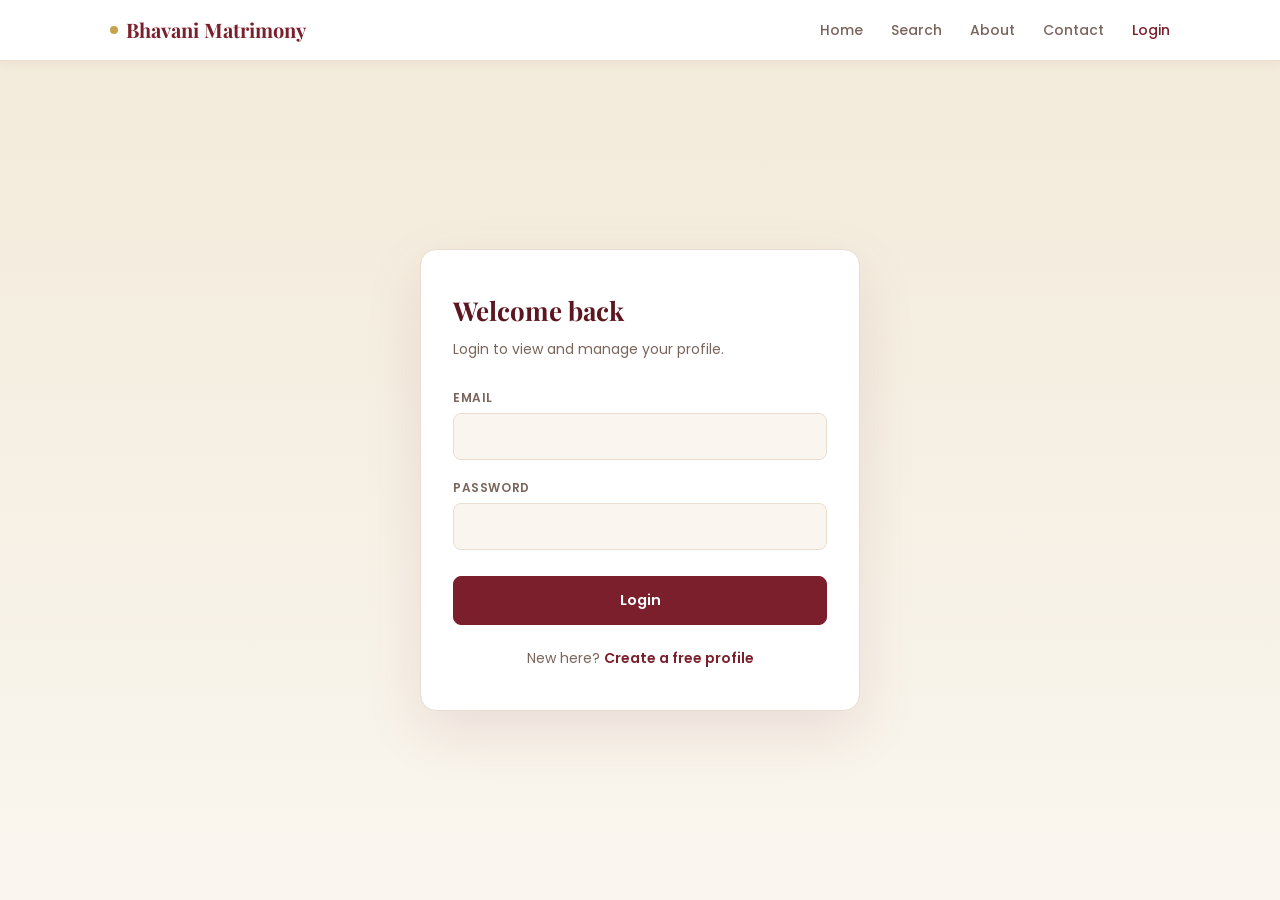
==== login.html @ d1f1956e "Add files via upload" ====
<!DOCTYPE html>
<html lang="en">
<head>
<meta charset="UTF-8">
<meta name="viewport" content="width=device-width, initial-scale=1.0">
<title>Login — Bhavani Matrimony</title>
<link rel="stylesheet" href="styles.css">
</head>
<body>

<nav class="nav">
  <div class="wrap">
    <a href="index.html" class="brand"><span class="dot"></span>Bhavani Matrimony</a>
    <button class="nav-toggle" aria-label="Toggle menu">☰</button>
    <ul class="nav-links">
      <li><a href="index.html">Home</a></li>
      <li><a href="search.html">Search</a></li>
      <li><a href="about.html">About</a></li>
      <li><a href="contact.html">Contact</a></li>
      <li id="nav-auth-slot"><a href="login.html" class="active">Login</a></li>
    </ul>
  </div>
</nav>

<div class="auth-wrap">
  <div class="auth-card">
    <h2>Welcome back</h2>
    <p class="sub">Login to view and manage your profile.</p>

    <div id="form-msg" class="form-msg"></div>

    <form id="login-form">
      <div class="field">
        <label for="email">Email</label>
        <input type="email" id="email" required>
      </div>
      <div class="field">
        <label for="password">Password</label>
        <input type="password" id="password" required>
      </div>
      <button type="submit" id="login-btn" class="btn btn-solid btn-block" style="margin-top:8px;">Login</button>
    </form>

    <div class="auth-switch">New here? <a href="register.html">Create a free profile</a></div>
  </div>
</div>

<script src="app.js"></script>
<script>
  const form = document.getElementById('login-form');
  const msg = document.getElementById('form-msg');
  const btn = document.getElementById('login-btn');

  form.addEventListener('submit', (e) => {
    e.preventDefault();
    btn.disabled = true;
    btn.textContent = 'Logging in...';

    // Demo mode — no backend connected yet.
    setTimeout(() => {
      showMsg(msg, "Demo mode: this is where login would happen. Backend not connected yet.", 'success');
      btn.disabled = false;
      btn.textContent = 'Login';
    }, 800);
  });
</script>
</body>
</html>
---- styles.css ----
@import url('https://fonts.googleapis.com/css2?family=Playfair+Display:wght@500;600;700&family=Poppins:wght@400;500;600&display=swap');

:root{
  --maroon: #7a1f2b;
  --maroon-dark: #5c1620;
  --gold: #c8a34d;
  --gold-light: #e8d4a0;
  --cream: #faf6ef;
  --cream-2: #f2ead9;
  --text: #2b1210;
  --text-dim: #7a655c;
  --border: #e8ddd0;
  --white: #ffffff;
  --serif: 'Playfair Display', serif;
  --sans: 'Poppins', sans-serif;
}

*{ margin:0; padding:0; box-sizing:border-box; }
html{ scroll-behavior:smooth; }
body{ background:var(--cream); color:var(--text); font-family:var(--sans); line-height:1.6; overflow-x:hidden; font-size:15px; }
a{ color:inherit; text-decoration:none; }
ul{ list-style:none; }
img{ max-width:100%; display:block; }
button, input, select, textarea{ font-family:var(--sans); font-size:15px; }

.wrap{ max-width:1100px; margin:0 auto; padding:0 20px; }

.eyebrow{ font-family:var(--sans); font-size:12px; letter-spacing:0.15em; text-transform:uppercase; color:var(--gold); font-weight:600; display:block; margin-bottom:10px; }

/* ---------- NAV ---------- */
.nav{ position:fixed; top:0; left:0; right:0; z-index:100; background:var(--white); border-bottom:1px solid var(--border); box-shadow:0 1px 12px rgba(122,31,43,0.05); }
.nav .wrap{ display:flex; align-items:center; justify-content:space-between; padding:14px 20px; }
.brand{ font-family:var(--serif); font-size:20px; font-weight:700; color:var(--maroon); display:flex; align-items:center; gap:8px; }
.brand .dot{ width:8px; height:8px; border-radius:50%; background:var(--gold); }
.nav-links{ display:flex; align-items:center; gap:28px; font-size:14px; font-weight:500; }
.nav-links a{ color:var(--text-dim); transition:color 0.2s ease; }
.nav-links a:hover, .nav-links a.active{ color:var(--maroon); }
.nav-cta{ background:var(--maroon); color:var(--white) !important; padding:9px 20px; border-radius:6px; font-weight:600; }
.nav-toggle{ display:none; background:none; border:none; font-size:22px; color:var(--maroon); cursor:pointer; }

@media (max-width:800px){
  .nav-links{ position:fixed; top:0; right:-100%; height:100vh; width:78%; max-width:320px; background:var(--white); flex-direction:column; align-items:flex-start; padding:100px 28px; gap:24px; transition:right 0.3s ease; box-shadow:-4px 0 24px rgba(0,0,0,0.08); }
  .nav-links.open{ right:0; }
  .nav-toggle{ display:block; z-index:101; }
  .nav-cta{ width:100%; text-align:center; }
}

/* ---------- HERO ---------- */
.hero{ padding:150px 0 60px; background:linear-gradient(180deg, var(--cream-2), var(--cream)); position:relative; overflow:hidden; }
.hero::before{ content:''; position:absolute; top:-80px; right:-80px; width:280px; height:280px; border-radius:50%; background:radial-gradient(circle, var(--gold-light) 0%, transparent 70%); opacity:0.6; }
.hero h1{ font-family:var(--serif); font-weight:700; font-size:clamp(30px,6vw,52px); line-height:1.15; color:var(--maroon-dark); max-width:640px; position:relative; }
.hero h1 span{ color:var(--gold); }
.hero p{ font-size:16px; color:var(--text-dim); margin-top:18px; max-width:480px; position:relative; }

/* ---------- SEARCH CARD ---------- */
.search-card{ background:var(--white); border-radius:16px; padding:28px; margin-top:36px; box-shadow:0 12px 40px rgba(122,31,43,0.08); position:relative; border:1px solid var(--border); }
.search-card h3{ font-family:var(--serif); font-size:20px; color:var(--maroon); margin-bottom:20px; }
.search-grid{ display:grid; grid-template-columns:repeat(4,1fr); gap:14px; }
@media (max-width:800px){ .search-grid{ grid-template-columns:1fr 1fr; } }
@media (max-width:480px){ .search-grid{ grid-template-columns:1fr; } }

/* ---------- FORM ELEMENTS ---------- */
.field{ display:flex; flex-direction:column; gap:6px; }
.field label{ font-size:12px; font-weight:600; color:var(--text-dim); text-transform:uppercase; letter-spacing:0.05em; }
.field input, .field select, .field textarea{
  border:1px solid var(--border); border-radius:8px; padding:11px 14px; background:var(--cream);
  color:var(--text); transition:border-color 0.2s ease;
}
.field input:focus, .field select:focus, .field textarea:focus{ outline:none; border-color:var(--maroon); }
.field textarea{ resize:vertical; min-height:90px; }

.btn{ font-weight:600; padding:13px 26px; border-radius:8px; border:1px solid var(--maroon); display:inline-block; cursor:pointer; transition:all 0.2s ease; font-size:14.5px; }
.btn-solid{ background:var(--maroon); color:var(--white); }
.btn-solid:hover{ background:var(--maroon-dark); }
.btn-ghost{ background:transparent; color:var(--maroon); }
.btn-ghost:hover{ background:var(--maroon); color:var(--white); }
.btn-gold{ background:var(--gold); color:var(--maroon-dark); border-color:var(--gold); }
.btn-block{ width:100%; text-align:center; }
.btn[disabled]{ opacity:0.6; cursor:not-allowed; }

/* ---------- SECTIONS ---------- */
section{ padding:70px 0; }
.section-head{ max-width:600px; margin:0 auto 44px; text-align:center; }
.section-head h2{ font-family:var(--serif); font-size:clamp(26px,4vw,36px); color:var(--maroon-dark); font-weight:700; }
.section-head p{ color:var(--text-dim); margin-top:12px; }

/* ---------- STATS ---------- */
.stats{ display:grid; grid-template-columns:repeat(4,1fr); gap:1px; background:var(--border); border-radius:12px; overflow:hidden; border:1px solid var(--border); }
@media (max-width:700px){ .stats{ grid-template-columns:1fr 1fr; } }
.stat{ background:var(--white); padding:28px 20px; text-align:center; }
.stat .n{ font-family:var(--serif); font-size:30px; font-weight:700; color:var(--maroon); }
.stat .l{ font-size:12.5px; color:var(--text-dim); margin-top:4px; }

/* ---------- PROFILE CARDS ---------- */
.profile-grid{ display:grid; grid-template-columns:repeat(3,1fr); gap:20px; }
@media (max-width:900px){ .profile-grid{ grid-template-columns:1fr 1fr; } }
@media (max-width:560px){ .profile-grid{ grid-template-columns:1fr; } }

.profile-card{ background:var(--white); border:1px solid var(--border); border-radius:14px; overflow:hidden; transition:transform 0.25s ease, box-shadow 0.25s ease; }
.profile-card:hover{ transform:translateY(-4px); box-shadow:0 16px 32px rgba(122,31,43,0.1); }
.profile-photo{ width:100%; aspect-ratio:1/1; background:var(--cream-2); display:flex; align-items:center; justify-content:center; font-family:var(--serif); font-size:32px; color:var(--gold); overflow:hidden; }
.profile-photo img{ width:100%; height:100%; object-fit:cover; }
.profile-body{ padding:18px; }
.profile-body h4{ font-family:var(--serif); font-size:18px; color:var(--maroon-dark); margin-bottom:4px; }
.profile-meta{ font-size:13px; color:var(--text-dim); margin-bottom:12px; }
.profile-tags{ display:flex; flex-wrap:wrap; gap:6px; margin-bottom:14px; }
.tag{ font-size:11px; background:var(--cream-2); color:var(--maroon); padding:4px 10px; border-radius:999px; font-weight:600; }

/* ---------- AUTH CARD ---------- */
.auth-wrap{ min-height:100vh; display:flex; align-items:center; justify-content:center; padding:120px 20px 60px; background:linear-gradient(180deg, var(--cream-2), var(--cream)); }
.auth-card{ background:var(--white); border-radius:16px; padding:40px 32px; max-width:440px; width:100%; box-shadow:0 20px 60px rgba(122,31,43,0.1); border:1px solid var(--border); }
.auth-card h2{ font-family:var(--serif); font-size:26px; color:var(--maroon-dark); margin-bottom:6px; }
.auth-card p.sub{ color:var(--text-dim); font-size:14px; margin-bottom:28px; }
.auth-card .field{ margin-bottom:18px; }
.auth-switch{ text-align:center; margin-top:22px; font-size:14px; color:var(--text-dim); }
.auth-switch a{ color:var(--maroon); font-weight:600; }
.form-msg{ font-size:13.5px; padding:10px 14px; border-radius:8px; margin-bottom:18px; display:none; }
.form-msg.show{ display:block; }
.form-msg.error{ background:#fdeceb; color:#a3271e; }
.form-msg.success{ background:#eaf6ec; color:#1e6b30; }

/* ---------- FOOTER ---------- */
footer{ background:var(--maroon-dark); color:var(--cream); padding:50px 0 30px; }
.footer-top{ display:flex; justify-content:space-between; flex-wrap:wrap; gap:32px; margin-bottom:36px; }
.footer-top h3{ font-family:var(--serif); font-size:22px; max-width:320px; }
.footer-top p{ color:var(--gold-light); font-size:13.5px; margin-top:10px; max-width:320px; }
.footer-links{ display:flex; gap:48px; flex-wrap:wrap; }
.footer-links div span{ font-size:11px; letter-spacing:0.1em; text-transform:uppercase; color:var(--gold); display:block; margin-bottom:14px; font-weight:600; }
.footer-links a{ display:block; font-size:14px; color:var(--cream); opacity:0.85; margin-bottom:10px; }
.footer-links a:hover{ opacity:1; }
.footer-bottom{ display:flex; justify-content:space-between; padding-top:22px; border-top:1px solid rgba(255,255,255,0.12); font-size:12px; color:var(--gold-light); flex-wrap:wrap; gap:10px; }

/* ---------- PAGE HEADER ---------- */
.page-head{ padding:140px 0 50px; background:linear-gradient(180deg, var(--cream-2), var(--cream)); text-align:center; }
.page-head h1{ font-family:var(--serif); font-size:clamp(30px,5vw,44px); color:var(--maroon-dark); font-weight:700; }
.page-head p{ color:var(--text-dim); margin-top:14px; max-width:480px; margin-left:auto; margin-right:auto; }

/* ---------- DASHBOARD ---------- */
.dash-grid{ display:grid; grid-template-columns:260px 1fr; gap:32px; }
@media (max-width:800px){ .dash-grid{ grid-template-columns:1fr; } }
.dash-side{ background:var(--white); border:1px solid var(--border); border-radius:14px; padding:24px; height:fit-content; }
.dash-side .avatar{ width:80px; height:80px; border-radius:50%; background:var(--cream-2); display:flex; align-items:center; justify-content:center; font-family:var(--serif); font-size:26px; color:var(--gold); margin-bottom:14px; overflow:hidden; }
.dash-side .avatar img{ width:100%; height:100%; object-fit:cover; }
.dash-side h4{ font-family:var(--serif); font-size:18px; color:var(--maroon-dark); }
.dash-side p{ font-size:13px; color:var(--text-dim); margin-top:4px; }
.dash-main{ background:var(--white); border:1px solid var(--border); border-radius:14px; padding:28px; }
.dash-main h3{ font-family:var(--serif); font-size:20px; color:var(--maroon-dark); margin-bottom:20px; }
.field-grid{ display:grid; grid-template-columns:1fr 1fr; gap:18px; }
@media (max-width:600px){ .field-grid{ grid-template-columns:1fr; } }

.loader{ text-align:center; padding:60px 20px; color:var(--text-dim); }
.empty-state{ text-align:center; padding:60px 20px; color:var(--text-dim); }
.empty-state h4{ font-family:var(--serif); color:var(--maroon-dark); font-size:20px; margin-bottom:8px; }
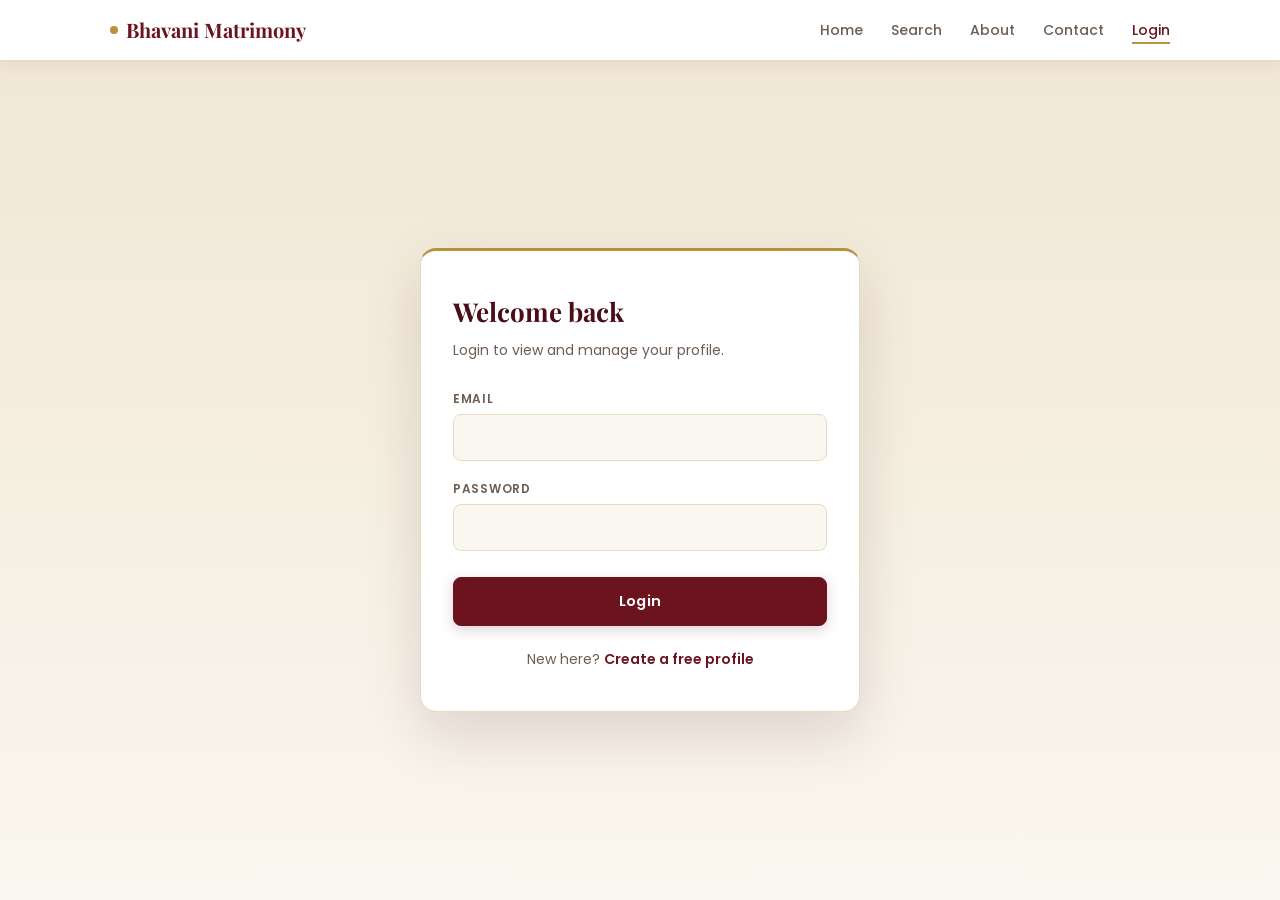
==== commit 9d28424c: "Add files via upload" ====
--- a/login.html
+++ b/login.html
@@ -23,7 +23,7 @@
 </nav>
 
 <div class="auth-wrap">
-  <div class="auth-card">
+  <div class="auth-card reveal">
     <h2>Welcome back</h2>
     <p class="sub">Login to view and manage your profile.</p>
 
--- a/styles.css
+++ b/styles.css
@@ -1,18 +1,23 @@
 @import url('https://fonts.googleapis.com/css2?family=Playfair+Display:wght@500;600;700&family=Poppins:wght@400;500;600&display=swap');
 
 :root{
-  --maroon: #7a1f2b;
-  --maroon-dark: #5c1620;
-  --gold: #c8a34d;
-  --gold-light: #e8d4a0;
-  --cream: #faf6ef;
-  --cream-2: #f2ead9;
-  --text: #2b1210;
-  --text-dim: #7a655c;
-  --border: #e8ddd0;
+  --maroon: #6b1420;
+  --maroon-dark: #4a0e17;
+  --maroon-light: #8f2434;
+  --gold: #b8923f;
+  --gold-light: #e2cb94;
+  --gold-dark: #8f6f2b;
+  --cream: #faf7f0;
+  --cream-2: #f0e6d2;
+  --text: #241210;
+  --text-dim: #6e5d52;
+  --border: #e6dac2;
   --white: #ffffff;
   --serif: 'Playfair Display', serif;
   --sans: 'Poppins', sans-serif;
+  --shadow-sm: 0 4px 16px rgba(74,14,23,0.06);
+  --shadow-md: 0 12px 36px rgba(74,14,23,0.10);
+  --shadow-lg: 0 24px 60px rgba(74,14,23,0.14);
 }
 
 *{ margin:0; padding:0; box-sizing:border-box; }
@@ -28,12 +33,15 @@
 .eyebrow{ font-family:var(--sans); font-size:12px; letter-spacing:0.15em; text-transform:uppercase; color:var(--gold); font-weight:600; display:block; margin-bottom:10px; }
 
 /* ---------- NAV ---------- */
-.nav{ position:fixed; top:0; left:0; right:0; z-index:100; background:var(--white); border-bottom:1px solid var(--border); box-shadow:0 1px 12px rgba(122,31,43,0.05); }
+.nav{ position:fixed; top:0; left:0; right:0; z-index:100; background:var(--white); border-bottom:1px solid var(--border); box-shadow:var(--shadow-sm); }
 .nav .wrap{ display:flex; align-items:center; justify-content:space-between; padding:14px 20px; }
 .brand{ font-family:var(--serif); font-size:20px; font-weight:700; color:var(--maroon); display:flex; align-items:center; gap:8px; }
 .brand .dot{ width:8px; height:8px; border-radius:50%; background:var(--gold); }
 .nav-links{ display:flex; align-items:center; gap:28px; font-size:14px; font-weight:500; }
-.nav-links a{ color:var(--text-dim); transition:color 0.2s ease; }
+.nav-links a{ color:var(--text-dim); transition:color 0.25s ease; position:relative; padding-bottom:2px; }
+.nav-links a::after{ content:''; position:absolute; left:0; bottom:-2px; width:0; height:1.5px; background:var(--gold); transition:width 0.25s ease; }
+.nav-links a.nav-cta::after{ display:none; }
+.nav-links a:hover::after, .nav-links a.active::after{ width:100%; }
 .nav-links a:hover, .nav-links a.active{ color:var(--maroon); }
 .nav-cta{ background:var(--maroon); color:var(--white) !important; padding:9px 20px; border-radius:6px; font-weight:600; }
 .nav-toggle{ display:none; background:none; border:none; font-size:22px; color:var(--maroon); cursor:pointer; }
@@ -47,36 +55,43 @@
 
 /* ---------- HERO ---------- */
 .hero{ padding:150px 0 60px; background:linear-gradient(180deg, var(--cream-2), var(--cream)); position:relative; overflow:hidden; }
-.hero::before{ content:''; position:absolute; top:-80px; right:-80px; width:280px; height:280px; border-radius:50%; background:radial-gradient(circle, var(--gold-light) 0%, transparent 70%); opacity:0.6; }
+.hero::before{ content:''; position:absolute; top:-100px; right:-100px; width:340px; height:340px; border-radius:50%; background:radial-gradient(circle, var(--gold-light) 0%, transparent 70%); opacity:0.5; }
+.hero::after{ content:''; position:absolute; bottom:-60px; left:-60px; width:200px; height:200px; border-radius:50%; border:1px solid var(--gold-light); opacity:0.5; }
 .hero h1{ font-family:var(--serif); font-weight:700; font-size:clamp(30px,6vw,52px); line-height:1.15; color:var(--maroon-dark); max-width:640px; position:relative; }
 .hero h1 span{ color:var(--gold); }
 .hero p{ font-size:16px; color:var(--text-dim); margin-top:18px; max-width:480px; position:relative; }
 
 /* ---------- SEARCH CARD ---------- */
-.search-card{ background:var(--white); border-radius:16px; padding:28px; margin-top:36px; box-shadow:0 12px 40px rgba(122,31,43,0.08); position:relative; border:1px solid var(--border); }
+.search-card{ background:var(--white); border-radius:16px; padding:32px; margin-top:36px; box-shadow:var(--shadow-lg); position:relative; border:1px solid var(--border); border-top:3px solid var(--gold); }
 .search-card h3{ font-family:var(--serif); font-size:20px; color:var(--maroon); margin-bottom:20px; }
 .search-grid{ display:grid; grid-template-columns:repeat(4,1fr); gap:14px; }
 @media (max-width:800px){ .search-grid{ grid-template-columns:1fr 1fr; } }
 @media (max-width:480px){ .search-grid{ grid-template-columns:1fr; } }
 
+/* ---------- REVEAL ---------- */
+.reveal{ opacity:1; transform:none; transition:opacity 0.7s cubic-bezier(0.4,0,0.2,1), transform 0.7s cubic-bezier(0.4,0,0.2,1); }
+.reveal.pre{ opacity:0; transform:translateY(28px); }
+.reveal.pre.in{ opacity:1; transform:translateY(0); }
+
 /* ---------- FORM ELEMENTS ---------- */
 .field{ display:flex; flex-direction:column; gap:6px; }
-.field label{ font-size:12px; font-weight:600; color:var(--text-dim); text-transform:uppercase; letter-spacing:0.05em; }
+.field label{ font-size:12px; font-weight:600; color:var(--text-dim); text-transform:uppercase; letter-spacing:0.06em; }
 .field input, .field select, .field textarea{
   border:1px solid var(--border); border-radius:8px; padding:11px 14px; background:var(--cream);
-  color:var(--text); transition:border-color 0.2s ease;
+  color:var(--text); transition:border-color 0.25s ease, box-shadow 0.25s ease;
 }
-.field input:focus, .field select:focus, .field textarea:focus{ outline:none; border-color:var(--maroon); }
+.field input:focus, .field select:focus, .field textarea:focus{ outline:none; border-color:var(--gold); box-shadow:0 0 0 3px rgba(184,146,63,0.15); }
 .field textarea{ resize:vertical; min-height:90px; }
 
-.btn{ font-weight:600; padding:13px 26px; border-radius:8px; border:1px solid var(--maroon); display:inline-block; cursor:pointer; transition:all 0.2s ease; font-size:14.5px; }
-.btn-solid{ background:var(--maroon); color:var(--white); }
-.btn-solid:hover{ background:var(--maroon-dark); }
+.btn{ font-weight:600; padding:13px 26px; border-radius:8px; border:1px solid var(--maroon); display:inline-block; cursor:pointer; transition:all 0.25s cubic-bezier(0.4,0,0.2,1); font-size:14.5px; letter-spacing:0.01em; }
+.btn-solid{ background:var(--maroon); color:var(--white); box-shadow:0 4px 14px rgba(74,14,23,0.18); }
+.btn-solid:hover{ background:var(--maroon-dark); transform:translateY(-2px); box-shadow:0 8px 22px rgba(74,14,23,0.24); }
 .btn-ghost{ background:transparent; color:var(--maroon); }
-.btn-ghost:hover{ background:var(--maroon); color:var(--white); }
-.btn-gold{ background:var(--gold); color:var(--maroon-dark); border-color:var(--gold); }
+.btn-ghost:hover{ background:var(--maroon); color:var(--white); transform:translateY(-2px); }
+.btn-gold{ background:var(--gold); color:var(--maroon-dark); border-color:var(--gold); box-shadow:0 4px 14px rgba(184,146,63,0.25); }
+.btn-gold:hover{ background:var(--gold-dark); transform:translateY(-2px); }
 .btn-block{ width:100%; text-align:center; }
-.btn[disabled]{ opacity:0.6; cursor:not-allowed; }
+.btn[disabled]{ opacity:0.6; cursor:not-allowed; transform:none !important; }
 
 /* ---------- SECTIONS ---------- */
 section{ padding:70px 0; }
@@ -85,19 +100,20 @@
 .section-head p{ color:var(--text-dim); margin-top:12px; }
 
 /* ---------- STATS ---------- */
-.stats{ display:grid; grid-template-columns:repeat(4,1fr); gap:1px; background:var(--border); border-radius:12px; overflow:hidden; border:1px solid var(--border); }
+.stats{ display:grid; grid-template-columns:repeat(4,1fr); gap:1px; background:var(--border); border-radius:12px; overflow:hidden; border:1px solid var(--border); box-shadow:var(--shadow-sm); }
 @media (max-width:700px){ .stats{ grid-template-columns:1fr 1fr; } }
-.stat{ background:var(--white); padding:28px 20px; text-align:center; }
-.stat .n{ font-family:var(--serif); font-size:30px; font-weight:700; color:var(--maroon); }
-.stat .l{ font-size:12.5px; color:var(--text-dim); margin-top:4px; }
+.stat{ background:var(--white); padding:32px 20px; text-align:center; transition:background 0.3s ease; }
+.stat:hover{ background:var(--cream-2); }
+.stat .n{ font-family:var(--serif); font-size:32px; font-weight:700; color:var(--maroon); }
+.stat .l{ font-size:12.5px; color:var(--text-dim); margin-top:6px; letter-spacing:0.02em; }
 
 /* ---------- PROFILE CARDS ---------- */
 .profile-grid{ display:grid; grid-template-columns:repeat(3,1fr); gap:20px; }
 @media (max-width:900px){ .profile-grid{ grid-template-columns:1fr 1fr; } }
 @media (max-width:560px){ .profile-grid{ grid-template-columns:1fr; } }
 
-.profile-card{ background:var(--white); border:1px solid var(--border); border-radius:14px; overflow:hidden; transition:transform 0.25s ease, box-shadow 0.25s ease; }
-.profile-card:hover{ transform:translateY(-4px); box-shadow:0 16px 32px rgba(122,31,43,0.1); }
+.profile-card{ background:var(--white); border:1px solid var(--border); border-radius:14px; overflow:hidden; transition:transform 0.3s cubic-bezier(0.4,0,0.2,1), box-shadow 0.3s ease, border-color 0.3s ease; }
+.profile-card:hover{ transform:translateY(-6px); box-shadow:var(--shadow-lg); border-color:var(--gold-light); }
 .profile-photo{ width:100%; aspect-ratio:1/1; background:var(--cream-2); display:flex; align-items:center; justify-content:center; font-family:var(--serif); font-size:32px; color:var(--gold); overflow:hidden; }
 .profile-photo img{ width:100%; height:100%; object-fit:cover; }
 .profile-body{ padding:18px; }
@@ -108,7 +124,7 @@
 
 /* ---------- AUTH CARD ---------- */
 .auth-wrap{ min-height:100vh; display:flex; align-items:center; justify-content:center; padding:120px 20px 60px; background:linear-gradient(180deg, var(--cream-2), var(--cream)); }
-.auth-card{ background:var(--white); border-radius:16px; padding:40px 32px; max-width:440px; width:100%; box-shadow:0 20px 60px rgba(122,31,43,0.1); border:1px solid var(--border); }
+.auth-card{ background:var(--white); border-radius:16px; padding:40px 32px; max-width:440px; width:100%; box-shadow:var(--shadow-lg); border:1px solid var(--border); border-top:3px solid var(--gold); }
 .auth-card h2{ font-family:var(--serif); font-size:26px; color:var(--maroon-dark); margin-bottom:6px; }
 .auth-card p.sub{ color:var(--text-dim); font-size:14px; margin-bottom:28px; }
 .auth-card .field{ margin-bottom:18px; }
